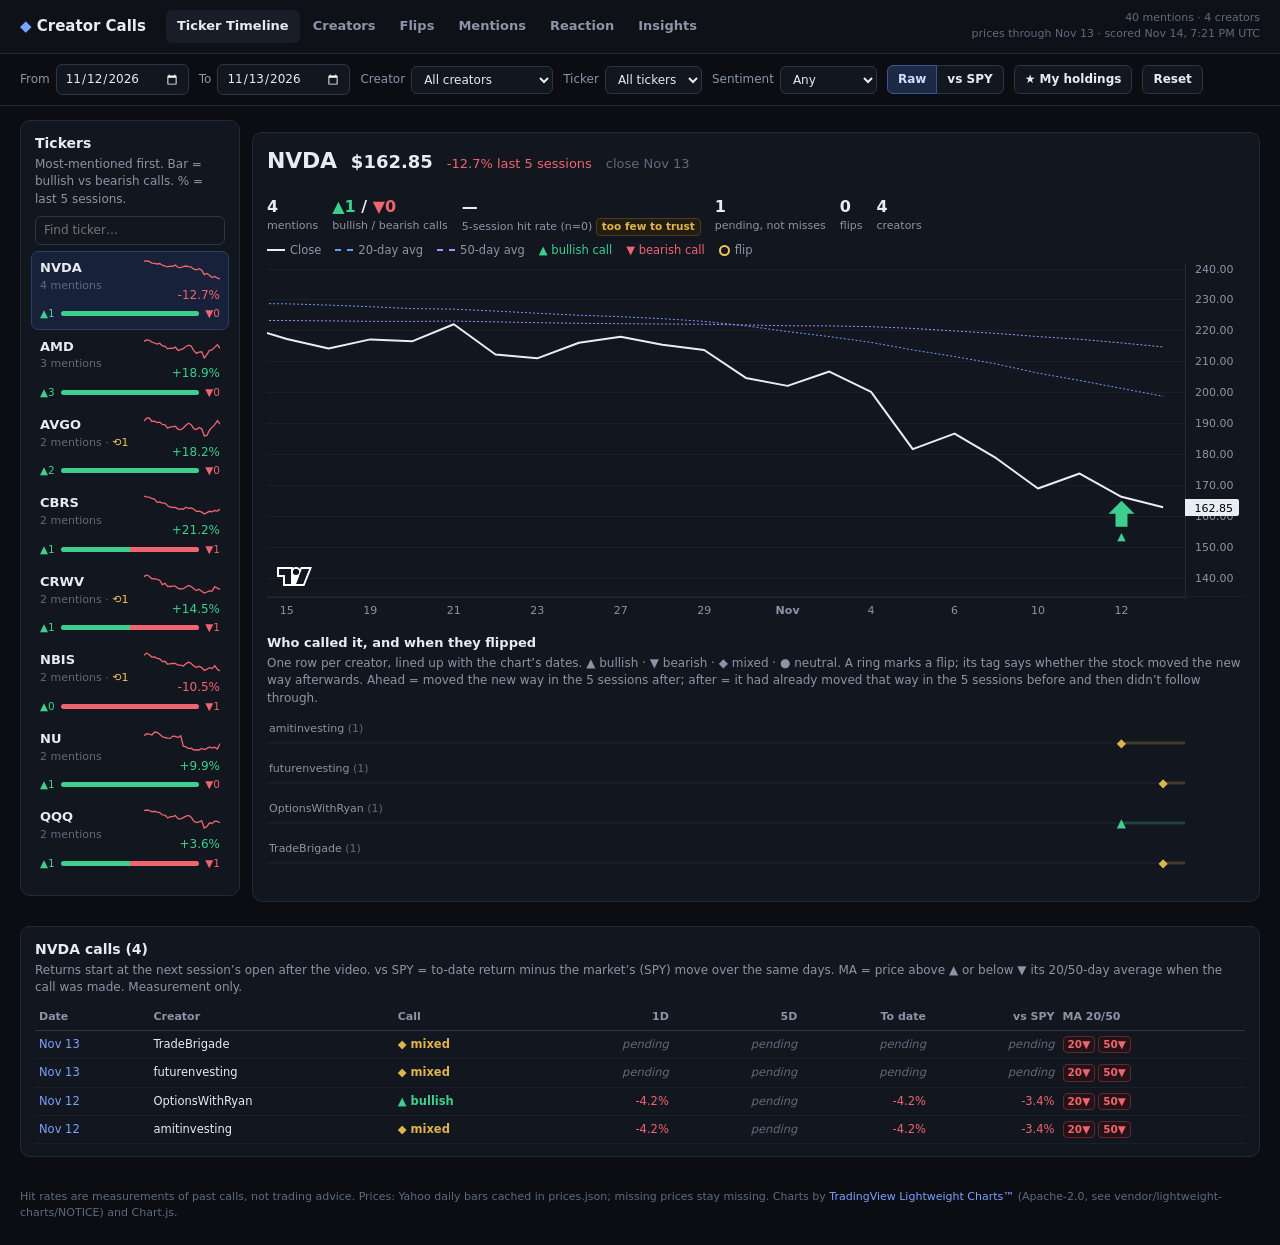
==== projects/creator-calls-dashboard/index.html @ 2037d02c "Agentic workflow portfolio and bot org chart" ====
<!DOCTYPE html>
<html lang="en">
<head>
  <meta charset="utf-8">
  <meta name="viewport" content="width=device-width, initial-scale=1">
  <title>Creator Calls · Ticker Timeline</title>
  <link rel="icon" href="data:image/svg+xml,%3Csvg xmlns='http://www.w3.org/2000/svg' viewBox='0 0 16 16'%3E%3Crect width='16' height='16' rx='3' fill='%23151922'/%3E%3Cpath d='M3 11l3-4 3 2 4-5' stroke='%237aa2ff' stroke-width='1.6' fill='none'/%3E%3C/svg%3E">
  <link rel="stylesheet" href="css/v2.css">
</head>
<body>
  <header class="bar">
    <div class="brand"><span class="logo">◆</span> Creator Calls</div>
    <nav class="tabs" role="tablist">
      <button type="button" class="active" data-tab="timeline" role="tab" aria-selected="true">Ticker Timeline</button>
      <button type="button" data-tab="creators" role="tab" aria-selected="false">Creators</button>
      <button type="button" data-tab="flips" role="tab" aria-selected="false">Flips</button>
      <button type="button" data-tab="mentions" role="tab" aria-selected="false">Mentions</button>
      <button type="button" data-tab="reaction" role="tab" aria-selected="false">Reaction</button>
      <button type="button" data-tab="insights" role="tab" aria-selected="false">Insights</button>
    </nav>
    <div id="stamp" class="stamp"></div>
  </header>

  <section class="filters" id="filters">
    <label>From <input type="date" id="from"></label>
    <label>To <input type="date" id="to"></label>
    <label>Creator <select id="channel"><option value="">All creators</option></select></label>
    <label>Ticker <select id="ticker"><option value="">All tickers</option></select></label>
    <label>Sentiment
      <select id="sentiment">
        <option value="">Any</option>
        <option value="bullish">▲ Bullish</option>
        <option value="bearish">▼ Bearish</option>
        <option value="mixed">◆ Mixed</option>
        <option value="neutral">● Neutral</option>
      </select>
    </label>
    <div class="seg" role="group" aria-label="Return basis" title="vs SPY removes the whole market's move over the same days, so you see what the stock did on its own.">
      <button type="button" id="basis-raw" class="on" aria-pressed="true">Raw</button>
      <button type="button" id="basis-spy" aria-pressed="false">vs SPY</button>
    </div>
    <button type="button" class="btn" id="holdings" aria-pressed="false">★ My holdings</button>
    <button type="button" class="btn" id="reset">Reset</button>
  </section>

  <p id="status" class="status" hidden></p>

  <!-- TIMELINE -->
  <main id="tab-timeline" class="tab-panel active">
    <div class="tl-grid">
      <aside class="panel tl-list">
        <div class="panel-head">
          <h2>Tickers</h2>
          <p class="caption">Most-mentioned first. Bar = bullish vs bearish calls. % = last 5 sessions.</p>
          <input type="search" id="tsearch" placeholder="Find ticker…" aria-label="Find ticker">
        </div>
        <div id="tlist" class="tlist"></div>
      </aside>

      <section class="panel tl-center">
        <div id="focus-head" class="focus-head"></div>
        <div class="legend">
          <span><i class="ln close"></i>Close</span>
          <span><i class="ln s20"></i>20-day avg</span>
          <span><i class="ln s50"></i>50-day avg</span>
          <span class="g bull">▲ bullish call</span>
          <span class="g bear">▼ bearish call</span>
          <span><i class="ring"></i>flip</span>
        </div>
        <div id="chart" class="chart-wrap"><svg id="chart-overlay" class="overlay"></svg></div>
        <p id="chart-note" class="caption"></p>
        <div class="lanes-head">
          <h3>Who called it, and when they flipped</h3>
          <p class="caption">One row per creator, lined up with the chart’s dates. ▲ bullish · ▼ bearish · ◆ mixed · ● neutral. A ring marks a flip; its tag says whether the stock moved the new way afterwards. <span id="flip-def-short"></span></p>
        </div>
        <div id="lanes" class="lanes"><svg id="lanes-svg"></svg></div>
      </section>

      <aside class="panel tl-calls">
        <div class="panel-head">
          <h2 id="calls-title">Calls</h2>
          <p class="caption">Returns start at the next session’s open after the video. vs SPY = to-date return minus the market’s (SPY) move over the same days. MA = price above ▲ or below ▼ its 20/50-day average when the call was made. Measurement only.</p>
        </div>
        <div class="table-scroll calls-scroll">
          <table class="calls">
            <thead><tr><th>Date</th><th>Creator</th><th>Call</th><th class="r">1D</th><th class="r">5D</th><th class="r">To date</th><th class="r">vs SPY</th><th>MA 20/50</th></tr></thead>
            <tbody id="calls-body"></tbody>
          </table>
        </div>
      </aside>
    </div>
  </main>

  <!-- CREATORS / SCORECARD -->
  <main id="tab-creators" class="tab-panel">
    <p class="note">Hit rate = the share of bullish (▲) or bearish (▼) calls where the stock then moved the way the creator said. It is a measurement of past calls only, not advice. Mixed and neutral mentions are not scored. Pending calls (not enough sessions yet) are kept apart and never counted as misses. <span id="basis-note"></span></p>
    <div class="kpi" id="score-kpis"></div>
    <div class="two">
      <article class="panel">
        <h2>Hit rate by creator</h2>
        <p class="caption" id="cap-score-ch">5-session and next-session hit rates. n = scored calls. Dashed line = 50% (a coin flip).</p>
        <div class="chart-box tall"><canvas id="chart-score-channel"></canvas></div>
      </article>
      <article class="panel">
        <div class="table-head"><h2>Creator × ticker</h2><p class="caption" id="split-count"></p></div>
        <p class="caption">Each creator’s record on each ticker. Under 10 scored calls is too few to trust; those rows say so.</p>
        <div class="table-scroll split-scroll">
          <table>
            <thead><tr><th data-sort-split="channel">Creator</th><th data-sort-split="ticker">Ticker</th><th data-sort-split="directional">Calls</th><th class="r" data-sort-split="hit1">1D hit</th><th class="r" data-sort-split="hit5">5D hit</th><th class="r" data-sort-split="hitspy">5D vs SPY</th><th class="r" data-sort-split="hittd">To date</th><th class="r" data-sort-split="pending">Pending</th><th data-sort-split="n5">Sample</th></tr></thead>
            <tbody id="split-body"></tbody>
          </table>
        </div>
      </article>
    </div>
    <article class="panel">
      <div class="table-head"><h2>Scored calls</h2><p class="caption" id="score-count"></p></div>
      <div class="table-scroll">
        <table>
          <thead><tr>
            <th data-sort-score="date">Date</th><th data-sort-score="channel">Creator</th><th data-sort-score="ticker">Ticker</th><th data-sort-score="sentiment">Call</th>
            <th class="r" data-sort-score="ret_1d">1D</th><th class="r" data-sort-score="ret_5d">5D</th><th data-sort-score="hit_5d">5D result</th><th class="r" data-sort-score="ex_5d">5D vs SPY</th>
            <th class="r" data-sort-score="ret_td">To date</th><th class="r" data-sort-score="ex_td">To date vs SPY</th><th>MA 20/50</th><th>Video</th>
          </tr></thead>
          <tbody id="score-body"></tbody>
        </table>
      </div>
    </article>
  </main>

  <!-- FLIPS -->
  <main id="tab-flips" class="tab-panel">
    <p class="note" id="flip-def"></p>
    <div class="kpi" id="flip-kpis"></div>
    <article class="panel">
      <div class="table-head"><h2>Flips</h2><p class="caption" id="flip-count"></p></div>
      <div class="table-scroll">
        <table>
          <thead><tr><th>Date</th><th>Creator</th><th>Ticker</th><th>Change</th><th>Prev call</th><th class="r" id="th-prior">Before</th><th class="r" id="th-fwd">After</th><th>Tag</th><th>1D / 5D after the flip</th><th>Video</th></tr></thead>
          <tbody id="flip-body"></tbody>
        </table>
      </div>
    </article>
  </main>

  <!-- MENTIONS -->
  <main id="tab-mentions" class="tab-panel">
    <div class="two">
      <article class="panel"><h2>Top tickers</h2><p class="caption" id="cap-tickers">Mention count, split by sentiment</p><div class="chart-box tall"><canvas id="chart-tickers"></canvas></div></article>
      <article class="panel"><h2>Sentiment by creator</h2><p class="caption">Split of mentions on each channel</p><div class="chart-box tall"><canvas id="chart-channels"></canvas></div></article>
    </div>
    <article class="panel"><h2>Mentions over time</h2><p class="caption">Daily counts. Gaps are days with no mentions.</p><div class="chart-box"><canvas id="chart-time"></canvas></div></article>
    <article class="panel">
      <div class="table-head"><h2>Mentions</h2><p class="caption" id="table-count"></p></div>
      <div class="table-scroll">
        <table>
          <thead><tr><th data-sort="date">Date</th><th data-sort="channel">Creator</th><th data-sort="ticker">Ticker</th><th data-sort="sentiment">Sentiment</th><th data-sort="price_talk">Price talk</th><th data-sort="summary">Summary</th><th>Video</th></tr></thead>
          <tbody id="mentions-body"></tbody>
        </table>
      </div>
    </article>
  </main>

  <!-- REACTION -->
  <main id="tab-reaction" class="tab-panel">
    <p class="note">Same-session moves are excluded. “Reaction” is the return from the next session’s open to that session’s close, grouped by the sentiment in the video. <span id="react-basis"></span></p>
    <div class="kpi" id="react-kpis"></div>
    <div class="two">
      <article class="panel"><h2>Average next-session return</h2><p class="caption">By sentiment of the mention</p><div class="chart-box"><canvas id="chart-react-mean"></canvas></div></article>
      <article class="panel"><h2>Share of next sessions that were up</h2><p class="caption">Fraction of reactions above zero</p><div class="chart-box"><canvas id="chart-react-pos"></canvas></div></article>
    </div>
  </main>

  <!-- INSIGHTS -->
  <main id="tab-insights" class="tab-panel">
    <p class="note" id="insights-disclaimer">Each card is one test: one chart and one sentence, sorted by strength of evidence. A low p-value is not proof, and nothing here is a cause-and-effect claim.</p>
    <p class="caption ins-key">n = how many calls the test used. p = the chance of seeing a gap this big by luck alone if there were no real pattern (lower = less likely luck). “Could be chance” means luck explains it fine. Insights use all data and ignore the filters above.</p>
    <div id="insights-list" class="insight-list"></div>
  </main>

  <footer class="foot">
    Hit rates are measurements of past calls, not trading advice. Prices: Yahoo daily bars cached in prices.json; missing prices stay missing.
    Charts by <a href="https://www.tradingview.com/" target="_blank" rel="noreferrer">TradingView Lightweight Charts™</a> (Apache-2.0, see vendor/lightweight-charts/NOTICE) and Chart.js.
  </footer>

  <script src="js/config.js"></script>
  <script src="vendor/chart.umd.min.js"></script>
  <script src="vendor/lightweight-charts/lightweight-charts.standalone.production.js"></script>
  <script src="js/v2.js"></script>
</body>
</html>
---- projects/creator-calls-dashboard/css/v2.css ----
:root{
  --bg:#0b0d12;--panel:#12161e;--panel-2:#181d27;--line:#232a37;--line-2:#2d3545;
  --text:#e7ecf3;--muted:#8b95a8;--dim:#5f6a7d;
  --bull:#3ecf8e;--bear:#f06470;--mixed:#e0b34c;--neutral:#8a94a6;
  --accent:#7aa2ff;--s20:#6f9bff;--s50:#b18cff;--flip:#f5c451;--warn:#e0b34c;
}
*{box-sizing:border-box}
html,body{margin:0;background:var(--bg);color:var(--text)}
body{font:13px/1.45 ui-sans-serif,system-ui,-apple-system,"Segoe UI",Roboto,Helvetica,Arial,sans-serif}
a{color:var(--accent);text-decoration:none}a:hover{text-decoration:underline}
h2{font-size:14px;font-weight:650;margin:0 0 2px}
h3{font-size:13px;font-weight:650;margin:0 0 2px}
.caption{color:var(--muted);font-size:12px;margin:2px 0 8px}
.r{text-align:right}

.bar{display:flex;align-items:center;gap:20px;padding:10px 20px;border-bottom:1px solid var(--line);background:#0e1117;position:sticky;top:0;z-index:5}
.brand{font-weight:700;font-size:15px;white-space:nowrap}
.brand .logo{color:var(--accent)}
.tagline{font-size:10px;font-weight:600;color:var(--warn);border:1px solid #4a3d1c;border-radius:4px;padding:1px 5px;margin-left:6px;vertical-align:2px;text-transform:uppercase;letter-spacing:.04em}
.tabs{display:flex;gap:2px}
.tabs button{appearance:none;background:transparent;border:0;color:var(--muted);padding:7px 11px;font:inherit;font-weight:600;cursor:pointer;border-radius:6px}
.tabs button:hover{color:var(--text)}
.tabs button.active{color:var(--text);background:var(--panel-2)}
.stamp{margin-left:auto;color:var(--dim);font-size:11px;text-align:right;white-space:nowrap}

.filters{display:flex;flex-wrap:wrap;gap:10px;align-items:center;padding:10px 20px;border-bottom:1px solid var(--line)}
.filters label{display:flex;align-items:center;gap:6px;color:var(--muted);font-size:12px}
.filters input,.filters select,#tsearch{background:var(--panel);color:var(--text);border:1px solid var(--line-2);border-radius:6px;padding:5px 8px;font:inherit;font-size:12px;color-scheme:dark}
.btn,.seg button{background:var(--panel);color:var(--text);border:1px solid var(--line-2);border-radius:6px;padding:5px 10px;font:inherit;font-size:12px;font-weight:600;cursor:pointer}
.btn[aria-pressed=true],.seg button.on{background:#1d2a45;border-color:#3b5490;color:#cfe0ff}
.seg{display:inline-flex}.seg button{border-radius:0}.seg button:first-child{border-radius:6px 0 0 6px}.seg button:last-child{border-radius:0 6px 6px 0;border-left:0}
.status{margin:10px 20px;padding:8px 12px;border-radius:6px;background:var(--panel);border:1px solid var(--line);color:var(--muted)}
.status.error{color:var(--bear);border-color:#5a2a30}

.tab-panel{display:none;padding:14px 20px 24px}
.tab-panel.active{display:block}
.panel{background:var(--panel);border:1px solid var(--line);border-radius:10px;padding:12px 14px;min-width:0}
.panel+.panel,.two+.panel,.kpi+.two,.kpi+.panel{margin-top:12px}
.two{display:grid;grid-template-columns:1fr 1fr;gap:12px}
.two+.panel{margin-top:12px}
.note{color:var(--muted);font-size:12px;background:var(--panel);border:1px solid var(--line);border-left:3px solid var(--accent);border-radius:6px;padding:8px 12px;margin:0 0 12px;max-width:1100px}
.foot{color:var(--dim);font-size:11px;padding:8px 20px 24px}

/* timeline */
.tl-grid{display:grid;grid-template-columns:210px minmax(0,1fr) 556px;gap:12px;align-items:start}
.tl-list,.tl-calls{position:sticky;top:110px;max-height:calc(100vh - 124px);display:flex;flex-direction:column}
.panel-head{flex:none}
#tsearch{width:100%;margin-bottom:6px}
.tlist{overflow:auto;margin:0 -8px;padding:0 4px}
.titem{display:grid;grid-template-columns:1fr auto;grid-template-rows:auto auto;gap:2px 6px;padding:7px 8px;border-radius:7px;cursor:pointer;border:1px solid transparent}
.titem:hover{background:var(--panel-2)}
.titem.sel{background:#18213a;border-color:#2c3e6b}
.titem .tk{font-weight:700;font-size:13px}
.titem .tk .star{color:var(--flip);font-size:11px;margin-left:3px}
.titem .meta{color:var(--dim);font-size:11px}
.titem .chg{font-size:12px;text-align:right;font-variant-numeric:tabular-nums}
.titem .sp{grid-column:2;grid-row:1;align-self:center}
.titem .row2{grid-column:1/3;display:flex;align-items:center;gap:6px;font-size:10.5px;color:var(--muted)}
.split{flex:1;height:5px;border-radius:3px;background:#262d3a;display:flex;overflow:hidden}
.split i{display:block;height:100%}
.split .b{background:var(--bull)}.split .s{background:var(--bear)}
.pos{color:var(--bull)}.neg{color:var(--bear)}.muted{color:var(--muted)}.dim{color:var(--dim)}
.pending{color:var(--dim);font-style:italic}

.focus-head{display:flex;align-items:baseline;gap:14px;flex-wrap:wrap;margin-bottom:6px}
.focus-head .sym{font-size:22px;font-weight:750;letter-spacing:-.01em}
.focus-head .px{font-size:18px;font-weight:600}
.fstats{display:flex;gap:14px;flex-wrap:wrap;width:100%;margin-top:4px}
.fstat .v{font-size:16px;font-weight:700;font-variant-numeric:tabular-nums}
.fstat .l{font-size:11px;color:var(--muted)}
.thin{display:inline-block;font-size:10.5px;font-weight:600;color:var(--warn);border:1px solid #4a3d1c;background:#221d10;border-radius:4px;padding:0 5px;white-space:nowrap}
.legend{display:flex;gap:14px;flex-wrap:wrap;font-size:11.5px;color:var(--muted);margin:4px 0 6px}
.legend .ln{display:inline-block;width:18px;height:0;border-top:2px solid #e9edf5;vertical-align:middle;margin-right:5px}
.legend .ln.s20{border-top:2px dashed var(--s20)}.legend .ln.s50{border-top:2px dashed var(--s50)}
.legend .ring{display:inline-block;width:11px;height:11px;border:2px solid var(--flip);border-radius:50%;vertical-align:-2px;margin-right:5px}
.g.bull{color:var(--bull)}.g.bear{color:var(--bear)}
.chart-wrap{position:relative;height:360px}
.overlay{position:absolute;inset:0;pointer-events:none;z-index:3;width:100%;height:100%}
.lanes-head{margin-top:10px}
.lanes{position:relative}
#lanes-svg{display:block;width:100%}

.table-scroll{overflow:auto;max-height:560px}
.calls-scroll{max-height:none;flex:1;min-height:0}
table{width:100%;border-collapse:collapse;font-size:12px;font-variant-numeric:tabular-nums}
th{position:sticky;top:0;background:var(--panel);color:var(--muted);font-weight:600;font-size:11px;text-align:left;padding:6px 6px;border-bottom:1px solid var(--line-2);white-space:nowrap;cursor:default;z-index:1}
th[data-sort],th[data-sort-score],th[data-sort-split]{cursor:pointer}
th.sorted{color:var(--text)}
td{padding:5px 6px;border-bottom:1px solid #1a202b;vertical-align:top}
td.sum{color:var(--muted);min-width:260px}
td.pt{color:#c7cfdb;min-width:140px}
tr.holding td:first-child{box-shadow:inset 2px 0 0 var(--flip)}
tr.click{cursor:pointer}tr.click:hover td{background:#161b25}
.calls td,.calls th{white-space:nowrap;padding:5px 4px}.calls{font-size:11.5px}.calls td.ch{max-width:104px;overflow:hidden;text-overflow:ellipsis}
.sent{font-weight:600;white-space:nowrap}
.sent.bullish{color:var(--bull)}.sent.bearish{color:var(--bear)}.sent.mixed{color:var(--mixed)}.sent.neutral,.sent.unknown{color:var(--neutral)}
.flipmark{color:var(--flip);font-weight:700;margin-left:3px}
.ma{display:inline-block;font-size:10.5px;font-weight:600;border-radius:4px;padding:0 4px;margin-right:3px;border:1px solid}
.ma.up{color:var(--bull);border-color:#1f5a40;background:#0f2219}
.ma.dn{color:var(--bear);border-color:#5d2a31;background:#251216}
.ma.na{color:var(--dim);border-color:var(--line-2)}
.tag{display:inline-block;font-size:11px;font-weight:600;border-radius:4px;padding:0 6px;border:1px solid;white-space:nowrap}
.tag.ahead{color:var(--bull);border-color:#1f5a40}
.tag.after{color:var(--mixed);border-color:#5a4a1f}
.tag.no_follow_through{color:var(--bear);border-color:#5d2a31}
.tag.pending,.tag.no_price{color:var(--dim);border-color:var(--line-2)}
.held{font-size:10px;color:var(--flip);margin-left:4px}

.kpi{display:grid;grid-template-columns:repeat(auto-fit,minmax(170px,1fr));gap:10px}
.kpi .panel{padding:10px 12px;margin-top:0}
.two>.panel{margin-top:0}
.kpi .label{margin:0;color:var(--muted);font-size:11.5px}
.kpi .value{margin:2px 0;font-size:22px;font-weight:700;font-variant-numeric:tabular-nums}
.kpi .hint{margin:0;color:var(--dim);font-size:11px}
.chart-box{position:relative;height:260px}
.chart-box.tall{height:400px}
.split-scroll{max-height:400px}
.table-head{display:flex;justify-content:space-between;align-items:baseline;gap:10px}

.insight-list{display:grid;grid-template-columns:1fr 1fr;gap:12px}
.insight .meta{display:flex;gap:6px;flex-wrap:wrap;margin-bottom:6px}
.badge{font-size:11px;color:var(--muted);border:1px solid var(--line-2);border-radius:4px;padding:0 6px}
.badge.warn{color:var(--warn);border-color:#4a3d1c;background:#221d10}
.badge.note{color:var(--accent);border-color:#2c3e6b}
.insight .sentence{color:#cdd4df;margin:4px 0 8px}
.ins-key{max-width:1100px;margin:-4px 0 12px}
@media (max-width:1300px){.tl-grid{grid-template-columns:220px minmax(0,1fr)}.tl-calls{grid-column:1/3;position:static;max-height:none}.two,.insight-list{grid-template-columns:1fr}}
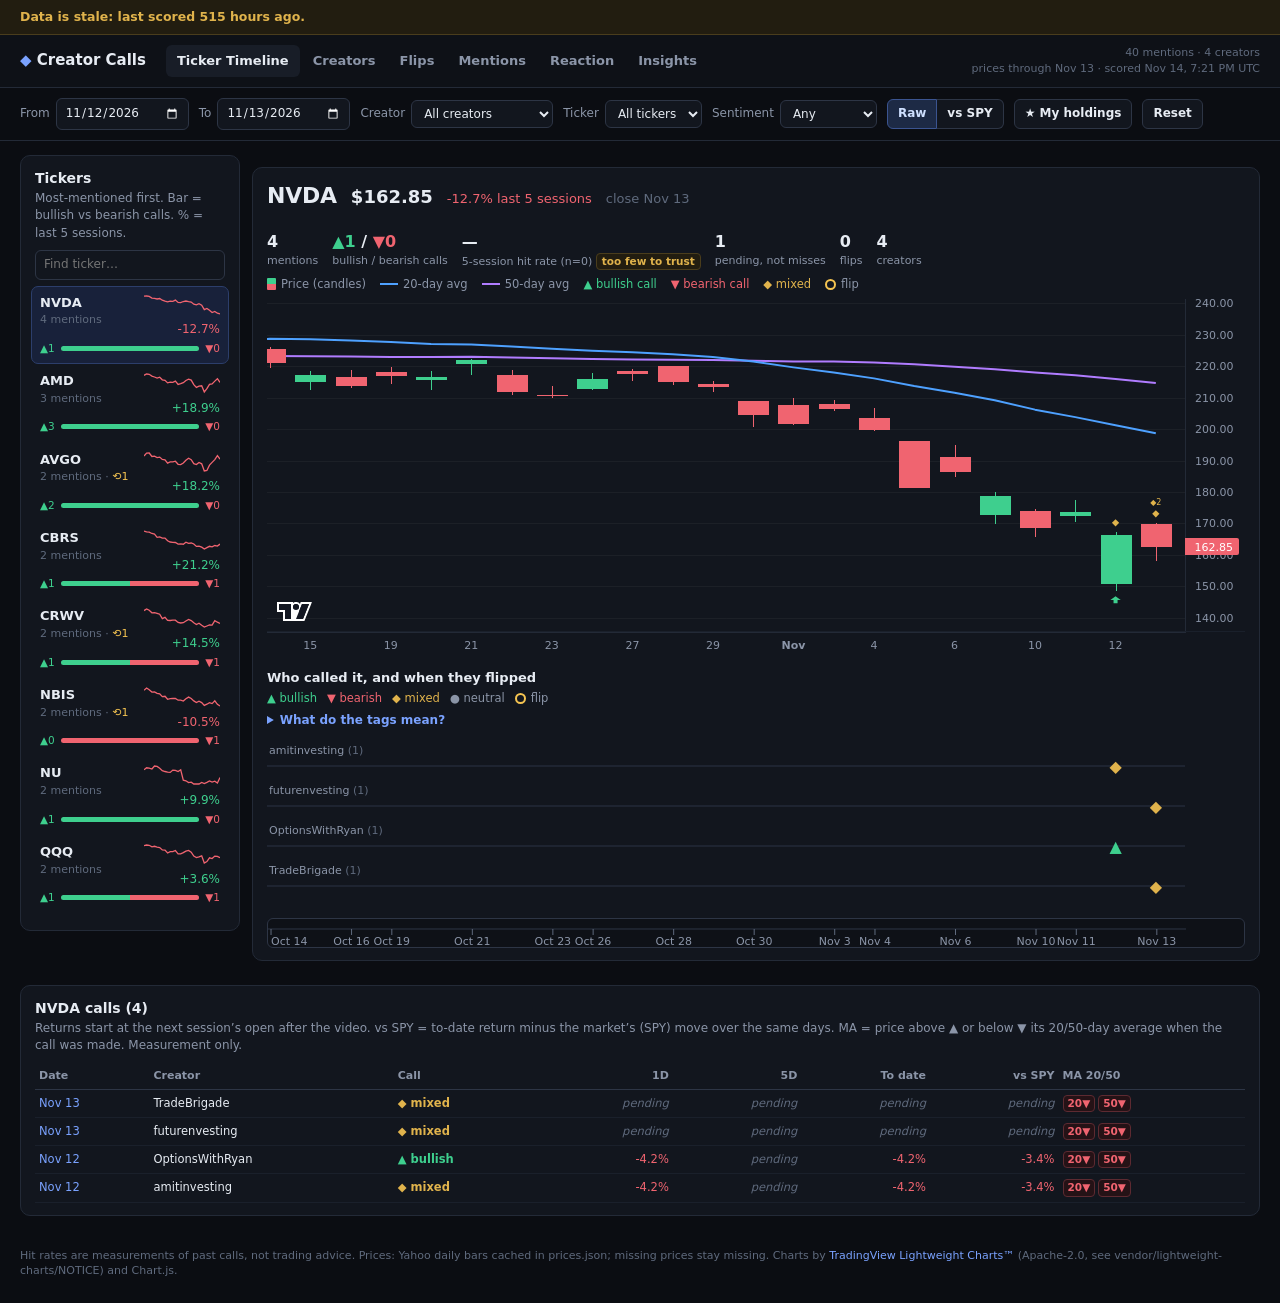
==== commit 7835c430: "Update org chart, add pipelines doc, Inc 7 dashboard and screenshots" ====
--- a/projects/creator-calls-dashboard/index.html
+++ b/projects/creator-calls-dashboard/index.html
@@ -8,6 +8,7 @@
   <link rel="stylesheet" href="css/v2.css">
 </head>
 <body>
+  <div id="freshness" class="freshness" hidden role="status"></div>
   <header class="bar">
     <div class="brand"><span class="logo">◆</span> Creator Calls</div>
     <nav class="tabs" role="tablist">
@@ -39,7 +40,18 @@
       <button type="button" id="basis-raw" class="on" aria-pressed="true">Raw</button>
       <button type="button" id="basis-spy" aria-pressed="false">vs SPY</button>
     </div>
-    <button type="button" class="btn" id="holdings" aria-pressed="false">★ My holdings</button>
+    <div class="hold-wrap">
+      <button type="button" class="btn" id="holdings" aria-pressed="false" aria-expanded="false" aria-controls="holdings-panel">★ My holdings</button>
+      <div id="holdings-panel" class="hold-panel" hidden>
+        <label class="hold-filter"><input type="checkbox" id="holdings-filter"> Show only my holdings</label>
+        <ul id="holdings-list" class="hold-list"></ul>
+        <form id="holdings-add" class="hold-add">
+          <input id="holdings-input" type="text" maxlength="16" placeholder="Add ticker" aria-label="Add ticker" autocomplete="off" spellcheck="false">
+          <button type="submit" class="btn">Add</button>
+        </form>
+        <button type="button" class="btn hold-reset" id="holdings-reset">Reset to default</button>
+      </div>
+    </div>
     <button type="button" class="btn" id="reset">Reset</button>
   </section>
 
@@ -59,21 +71,32 @@
 
       <section class="panel tl-center">
         <div id="focus-head" class="focus-head"></div>
-        <div class="legend">
-          <span><i class="ln close"></i>Close</span>
-          <span><i class="ln s20"></i>20-day avg</span>
-          <span><i class="ln s50"></i>50-day avg</span>
-          <span class="g bull">▲ bullish call</span>
-          <span class="g bear">▼ bearish call</span>
-          <span><i class="ring"></i>flip</span>
-        </div>
-        <div id="chart" class="chart-wrap"><svg id="chart-overlay" class="overlay"></svg></div>
+        <div class="legend" id="chart-legend" role="group" aria-label="Chart layers">
+          <button type="button" class="leg-btn" data-layer="candles" aria-pressed="true"><i class="ln candles"></i>Price (candles)</button>
+          <button type="button" class="leg-btn" data-layer="s20" aria-pressed="true"><i class="ln s20"></i>20-day avg</button>
+          <button type="button" class="leg-btn" data-layer="s50" aria-pressed="true"><i class="ln s50"></i>50-day avg</button>
+          <button type="button" class="leg-btn" data-layer="bullish" aria-pressed="true"><span class="g bull">▲ bullish call</span></button>
+          <button type="button" class="leg-btn" data-layer="bearish" aria-pressed="true"><span class="g bear">▼ bearish call</span></button>
+          <button type="button" class="leg-btn" data-layer="mixed" aria-pressed="true"><span class="g mixed">◆ mixed</span></button>
+          <button type="button" class="leg-btn" data-layer="flip" aria-pressed="true"><i class="ring"></i>flip</button>
+        </div>
+        <div id="chart" class="chart-wrap"><svg id="chart-overlay" class="overlay"></svg><div id="call-pop" class="call-pop" hidden role="dialog" aria-label="Calls"></div></div>
         <p id="chart-note" class="caption"></p>
         <div class="lanes-head">
           <h3>Who called it, and when they flipped</h3>
-          <p class="caption">One row per creator, lined up with the chart’s dates. ▲ bullish · ▼ bearish · ◆ mixed · ● neutral. A ring marks a flip; its tag says whether the stock moved the new way afterwards. <span id="flip-def-short"></span></p>
-        </div>
-        <div id="lanes" class="lanes"><svg id="lanes-svg"></svg></div>
+          <p class="lane-legend" id="lane-legend">
+            <span class="g bull">▲ bullish</span>
+            <span class="g bear">▼ bearish</span>
+            <span class="g mixed">◆ mixed</span>
+            <span class="g neutral">● neutral</span>
+            <span><i class="ring"></i>flip</span>
+          </p>
+          <details class="lane-help">
+            <summary>What do the tags mean?</summary>
+            <p class="caption" id="flip-def-short"></p>
+          </details>
+        </div>
+        <div id="lanes" class="lanes"><svg id="lanes-svg"></svg><div id="lane-axis" class="lane-axis"><svg id="lane-axis-svg"></svg></div><div id="lane-tip" class="lane-tip" hidden role="tooltip"></div></div>
       </section>
 
       <aside class="panel tl-calls">
@@ -81,11 +104,14 @@
           <h2 id="calls-title">Calls</h2>
           <p class="caption">Returns start at the next session’s open after the video. vs SPY = to-date return minus the market’s (SPY) move over the same days. MA = price above ▲ or below ▼ its 20/50-day average when the call was made. Measurement only.</p>
         </div>
-        <div class="table-scroll calls-scroll">
-          <table class="calls">
-            <thead><tr><th>Date</th><th>Creator</th><th>Call</th><th class="r">1D</th><th class="r">5D</th><th class="r">To date</th><th class="r">vs SPY</th><th>MA 20/50</th></tr></thead>
-            <tbody id="calls-body"></tbody>
-          </table>
+        <div class="table-scroll-wrap" id="calls-scroll-wrap">
+          <div class="table-scroll calls-scroll" id="calls-scroll">
+            <table class="calls">
+              <thead><tr><th>Date</th><th>Creator</th><th>Call</th><th class="r">1D</th><th class="r">5D</th><th class="r">To date</th><th class="r">vs SPY</th><th>MA 20/50</th></tr></thead>
+              <tbody id="calls-body"></tbody>
+            </table>
+          </div>
+          <div class="scroll-cue" id="calls-scroll-cue" hidden>scroll →</div>
         </div>
       </aside>
     </div>
@@ -183,6 +209,7 @@
   </footer>
 
   <script src="js/config.js"></script>
+  <script src="js/freshness.js"></script>
   <script src="vendor/chart.umd.min.js"></script>
   <script src="vendor/lightweight-charts/lightweight-charts.standalone.production.js"></script>
   <script src="js/v2.js"></script>
--- a/projects/creator-calls-dashboard/css/v2.css
+++ b/projects/creator-calls-dashboard/css/v2.css
@@ -2,10 +2,32 @@
   --bg:#0b0d12;--panel:#12161e;--panel-2:#181d27;--line:#232a37;--line-2:#2d3545;
   --text:#e7ecf3;--muted:#8b95a8;--dim:#5f6a7d;
   --bull:#3ecf8e;--bear:#f06470;--mixed:#e0b34c;--neutral:#8a94a6;
-  --accent:#7aa2ff;--s20:#6f9bff;--s50:#b18cff;--flip:#f5c451;--warn:#e0b34c;
-}
-*{box-sizing:border-box}
-html,body{margin:0;background:var(--bg);color:var(--text)}
+  --accent:#7aa2ff;--s20:#4ea1ff;--s50:#b07cff;--flip:#f5c451;--warn:#e0b34c;
+  --scroll-thumb:#5a6578;--scroll-thumb-hover:#7a8498;--scroll-track:#0e1117;
+}
+*{box-sizing:border-box;scrollbar-width:thin;scrollbar-color:var(--scroll-thumb) var(--scroll-track)}
+html,body{margin:0;background:var(--bg);color:var(--text);max-width:100%;color-scheme:dark}
+html,body,.tlist,.table-scroll,.split-scroll,.lane-legend{scrollbar-width:thin;scrollbar-color:var(--scroll-thumb) var(--scroll-track)}
+html::-webkit-scrollbar,body::-webkit-scrollbar,
+.tlist::-webkit-scrollbar,.table-scroll::-webkit-scrollbar,
+.split-scroll::-webkit-scrollbar,.lane-legend::-webkit-scrollbar{
+  width:8px;height:8px;
+}
+html::-webkit-scrollbar-track,body::-webkit-scrollbar-track,
+.tlist::-webkit-scrollbar-track,.table-scroll::-webkit-scrollbar-track,
+.split-scroll::-webkit-scrollbar-track,.lane-legend::-webkit-scrollbar-track{
+  background:var(--scroll-track);
+}
+html::-webkit-scrollbar-thumb,body::-webkit-scrollbar-thumb,
+.tlist::-webkit-scrollbar-thumb,.table-scroll::-webkit-scrollbar-thumb,
+.split-scroll::-webkit-scrollbar-thumb,.lane-legend::-webkit-scrollbar-thumb{
+  background:var(--scroll-thumb);border-radius:8px;border:2px solid var(--scroll-track);
+}
+html::-webkit-scrollbar-thumb:hover,body::-webkit-scrollbar-thumb:hover,
+.tlist::-webkit-scrollbar-thumb:hover,.table-scroll::-webkit-scrollbar-thumb:hover,
+.split-scroll::-webkit-scrollbar-thumb:hover,.lane-legend::-webkit-scrollbar-thumb:hover{
+  background:var(--scroll-thumb-hover);
+}
 body{font:13px/1.45 ui-sans-serif,system-ui,-apple-system,"Segoe UI",Roboto,Helvetica,Arial,sans-serif}
 a{color:var(--accent);text-decoration:none}a:hover{text-decoration:underline}
 h2{font-size:14px;font-weight:650;margin:0 0 2px}
@@ -13,17 +35,17 @@
 .caption{color:var(--muted);font-size:12px;margin:2px 0 8px}
 .r{text-align:right}
 
-.bar{display:flex;align-items:center;gap:20px;padding:10px 20px;border-bottom:1px solid var(--line);background:#0e1117;position:sticky;top:0;z-index:5}
+.bar{display:flex;align-items:center;gap:20px;padding:10px 20px;border-bottom:1px solid var(--line);background:#0e1117;position:sticky;top:0;z-index:5;width:100%;max-width:100%;min-width:0}
 .brand{font-weight:700;font-size:15px;white-space:nowrap}
 .brand .logo{color:var(--accent)}
 .tagline{font-size:10px;font-weight:600;color:var(--warn);border:1px solid #4a3d1c;border-radius:4px;padding:1px 5px;margin-left:6px;vertical-align:2px;text-transform:uppercase;letter-spacing:.04em}
-.tabs{display:flex;gap:2px}
+.tabs{display:flex;gap:2px;min-width:0}
 .tabs button{appearance:none;background:transparent;border:0;color:var(--muted);padding:7px 11px;font:inherit;font-weight:600;cursor:pointer;border-radius:6px}
 .tabs button:hover{color:var(--text)}
 .tabs button.active{color:var(--text);background:var(--panel-2)}
 .stamp{margin-left:auto;color:var(--dim);font-size:11px;text-align:right;white-space:nowrap}
 
-.filters{display:flex;flex-wrap:wrap;gap:10px;align-items:center;padding:10px 20px;border-bottom:1px solid var(--line)}
+.filters{display:flex;flex-wrap:wrap;gap:10px;align-items:center;padding:10px 20px;border-bottom:1px solid var(--line);position:relative;z-index:30;overflow:visible}
 .filters label{display:flex;align-items:center;gap:6px;color:var(--muted);font-size:12px}
 .filters input,.filters select,#tsearch{background:var(--panel);color:var(--text);border:1px solid var(--line-2);border-radius:6px;padding:5px 8px;font:inherit;font-size:12px;color-scheme:dark}
 .btn,.seg button{background:var(--panel);color:var(--text);border:1px solid var(--line-2);border-radius:6px;padding:5px 10px;font:inherit;font-size:12px;font-weight:600;cursor:pointer}
@@ -31,6 +53,8 @@
 .seg{display:inline-flex}.seg button{border-radius:0}.seg button:first-child{border-radius:6px 0 0 6px}.seg button:last-child{border-radius:0 6px 6px 0;border-left:0}
 .status{margin:10px 20px;padding:8px 12px;border-radius:6px;background:var(--panel);border:1px solid var(--line);color:var(--muted)}
 .status.error{color:var(--bear);border-color:#5a2a30}
+.freshness{box-sizing:border-box;width:100%;max-width:100%;padding:8px 20px;background:#221d10;color:var(--warn);border-bottom:1px solid #4a3d1c;font-size:12.5px;font-weight:600;line-height:1.4}
+.freshness[hidden]{display:none}
 
 .tab-panel{display:none;padding:14px 20px 24px}
 .tab-panel.active{display:block}
@@ -42,7 +66,7 @@
 .foot{color:var(--dim);font-size:11px;padding:8px 20px 24px}
 
 /* timeline */
-.tl-grid{display:grid;grid-template-columns:210px minmax(0,1fr) 556px;gap:12px;align-items:start}
+.tl-grid{display:grid;grid-template-columns:210px minmax(0,1fr) 556px;gap:12px;align-items:start;width:100%;min-width:0}
 .tl-list,.tl-calls{position:sticky;top:110px;max-height:calc(100vh - 124px);display:flex;flex-direction:column}
 .panel-head{flex:none}
 #tsearch{width:100%;margin-bottom:6px}
@@ -71,14 +95,66 @@
 .thin{display:inline-block;font-size:10.5px;font-weight:600;color:var(--warn);border:1px solid #4a3d1c;background:#221d10;border-radius:4px;padding:0 5px;white-space:nowrap}
 .legend{display:flex;gap:14px;flex-wrap:wrap;font-size:11.5px;color:var(--muted);margin:4px 0 6px}
 .legend .ln{display:inline-block;width:18px;height:0;border-top:2px solid #e9edf5;vertical-align:middle;margin-right:5px}
-.legend .ln.s20{border-top:2px dashed var(--s20)}.legend .ln.s50{border-top:2px dashed var(--s50)}
-.legend .ring{display:inline-block;width:11px;height:11px;border:2px solid var(--flip);border-radius:50%;vertical-align:-2px;margin-right:5px}
+.legend .ln.s20{border-top:2px solid var(--s20)}.legend .ln.s50{border-top:2px solid var(--s50)}
+.legend .ln.candles{width:9px;height:12px;border-top:none;background:linear-gradient(var(--bull) 0 46%, var(--bear) 54% 100%);border-radius:1px;position:relative}
+.legend .g.mixed{color:var(--mixed)}
+.legend .ring,.lane-legend .ring{display:inline-block;width:11px;height:11px;border:2px solid var(--flip);border-radius:50%;vertical-align:-2px;margin-right:5px}
 .g.bull{color:var(--bull)}.g.bear{color:var(--bear)}
 .chart-wrap{position:relative;height:360px}
-.overlay{position:absolute;inset:0;pointer-events:none;z-index:3;width:100%;height:100%}
+.overlay{position:absolute;inset:0;pointer-events:none;z-index:3;width:100%;height:100%;overflow:hidden}
+.overlay .chart-mark,.overlay .chart-flip-ring{pointer-events:auto;cursor:pointer}
+.legend .leg-btn{background:none;border:0;padding:0;margin:0;font:inherit;font-size:11.5px;color:var(--muted);cursor:pointer;display:inline-flex;align-items:center;gap:0;border-radius:4px}
+.legend .leg-btn:focus-visible{outline:2px solid var(--accent);outline-offset:2px}
+.legend .leg-btn[aria-pressed="false"]{opacity:.48;text-decoration:line-through;text-decoration-color:#5f6a7d}
+.legend .leg-btn[aria-pressed="false"] .ln.s20,.legend .leg-btn[aria-pressed="false"] .ln.s50{border-top-style:dashed;border-top-color:#5f6a7d}
+.legend .leg-btn[aria-pressed="false"] .ln.candles{background:transparent;border:1px solid #5f6a7d;height:10px}
+.legend .leg-btn[aria-pressed="false"] .ring{border-color:#5f6a7d;background:transparent}
+.legend .leg-btn[aria-pressed="false"] .g{color:#5f6a7d}
+.call-pop{position:fixed;z-index:40;min-width:200px;max-width:min(340px,calc(100vw - 16px));max-height:min(320px,calc(100vh - 16px));overflow:auto;background:#181d27;border:1px solid var(--line-2);border-radius:8px;box-shadow:0 8px 24px rgba(0,0,0,.5);padding:8px 10px;color:var(--text);font-size:12px}
+.call-pop[hidden]{display:none}
+.call-pop-row{display:flex;align-items:flex-start;justify-content:space-between;gap:10px;padding:5px 0;border-bottom:1px solid var(--line)}
+.call-pop-row:last-child{border-bottom:0;padding-bottom:0}
+.call-pop-row:first-child{padding-top:0}
+.call-pop a{color:var(--accent);font-weight:600;white-space:nowrap}
+.call-pop .novid{color:var(--dim);font-style:italic;white-space:nowrap}
+.hold-wrap{position:relative;display:inline-block;z-index:36}
+.hold-panel{position:absolute;z-index:35;top:calc(100% + 6px);left:0;width:min(260px,calc(100vw - 24px));background:#181d27;border:1px solid var(--line-2);border-radius:8px;box-shadow:0 8px 24px rgba(0,0,0,.45);padding:10px}
+.hold-panel[hidden]{display:none}
+.hold-filter{display:flex;align-items:center;gap:6px;font-size:12px;margin:0 0 8px}
+.hold-list{list-style:none;margin:0 0 8px;padding:0;max-height:180px;overflow:auto}
+.hold-list li{display:flex;align-items:center;justify-content:space-between;gap:8px;padding:3px 0;font-size:12px;font-weight:600}
+.hold-list button{font:inherit;font-size:11px;font-weight:600;background:none;border:1px solid var(--line-2);color:var(--muted);border-radius:4px;padding:1px 6px;cursor:pointer}
+.hold-list button:hover{color:var(--bear);border-color:var(--bear)}
+.hold-add{display:flex;gap:6px;margin:0 0 8px}
+.hold-add input{flex:1;min-width:0;background:var(--panel);color:var(--text);border:1px solid var(--line-2);border-radius:6px;padding:5px 8px;font:inherit;font-size:12px}
+.hold-reset{width:100%}
 .lanes-head{margin-top:10px}
-.lanes{position:relative}
-#lanes-svg{display:block;width:100%}
+.lane-legend{display:flex;flex-wrap:nowrap;align-items:center;gap:10px;margin:2px 0 6px;font-size:11.5px;color:var(--muted);white-space:nowrap;overflow:auto;max-width:100%}
+.lane-legend .g.mixed{color:var(--mixed)}
+.lane-legend .g.neutral{color:var(--neutral)}
+.lane-help{margin:0 0 8px;font-size:12px}
+.lane-help summary{cursor:pointer;color:var(--accent);font-weight:600}
+.lane-help .caption{margin:6px 0 0}
+.lanes{position:relative;overflow:visible}
+.lane-axis{margin-top:12px;border:1px solid var(--line-2);background:#0e1117;border-radius:6px;min-height:28px;position:relative}
+#lane-axis-svg{display:block;overflow:visible}
+
+#lanes-svg{display:block;overflow:visible}
+.lane-mark{cursor:pointer}
+.lane-tip{position:fixed;z-index:20;background:#181d27;border:1px solid var(--line-2);color:var(--text);font-size:12px;padding:5px 8px;border-radius:6px;pointer-events:none;white-space:nowrap;max-width:min(360px,calc(100% - 16px));box-shadow:0 4px 16px rgba(0,0,0,.4)}
+.lane-tip[hidden]{display:none}
+.tl-center{position:relative}
+.table-scroll-wrap{position:relative;min-width:0;flex:1;display:flex;flex-direction:column;min-height:0}
+.table-scroll-wrap .table-scroll{flex:1}
+.table-scroll-wrap.more-right::after{content:"";position:absolute;top:0;right:0;bottom:0;width:28px;pointer-events:none;background:linear-gradient(to right,transparent,var(--panel))}
+.scroll-cue{position:absolute;right:10px;bottom:8px;z-index:2;pointer-events:none;background:#1d2a45;border:1px solid #3b5490;color:#cfe0ff;font-size:11px;font-weight:600;padding:2px 7px;border-radius:4px}
+.scroll-cue[hidden]{display:none}
+@media (min-width:1301px){
+  .tl-grid{align-items:stretch}
+  .tl-calls{align-self:stretch;max-height:none}
+  .tl-calls .table-scroll-wrap{flex:1;min-height:0}
+  .tl-calls .table-scroll{max-height:none;flex:1}
+}
 
 .table-scroll{overflow:auto;max-height:560px}
 .calls-scroll{max-height:none;flex:1;min-height:0}
@@ -125,3 +201,18 @@
 .insight .sentence{color:#cdd4df;margin:4px 0 8px}
 .ins-key{max-width:1100px;margin:-4px 0 12px}
 @media (max-width:1300px){.tl-grid{grid-template-columns:220px minmax(0,1fr)}.tl-calls{grid-column:1/3;position:static;max-height:none}.two,.insight-list{grid-template-columns:1fr}}
+@media (max-width:900px){
+  .bar{flex-wrap:wrap;gap:8px 12px;align-items:flex-start}
+  .tabs{flex:1 1 220px;flex-wrap:wrap}
+  .stamp{white-space:normal;flex:1 1 12rem;max-width:100%}
+  .tl-grid{grid-template-columns:1fr}
+  .tl-list{position:static;max-height:min(320px,42vh)}
+  .tl-calls{grid-column:auto;position:static;max-height:none}
+}
+@media (max-width:600px){
+  .bar,.filters,.freshness{padding-left:12px;padding-right:12px}
+  .tab-panel{padding-left:12px;padding-right:12px}
+  .foot{padding-left:12px;padding-right:12px}
+  .tabs button{padding:6px 8px}
+}
+
